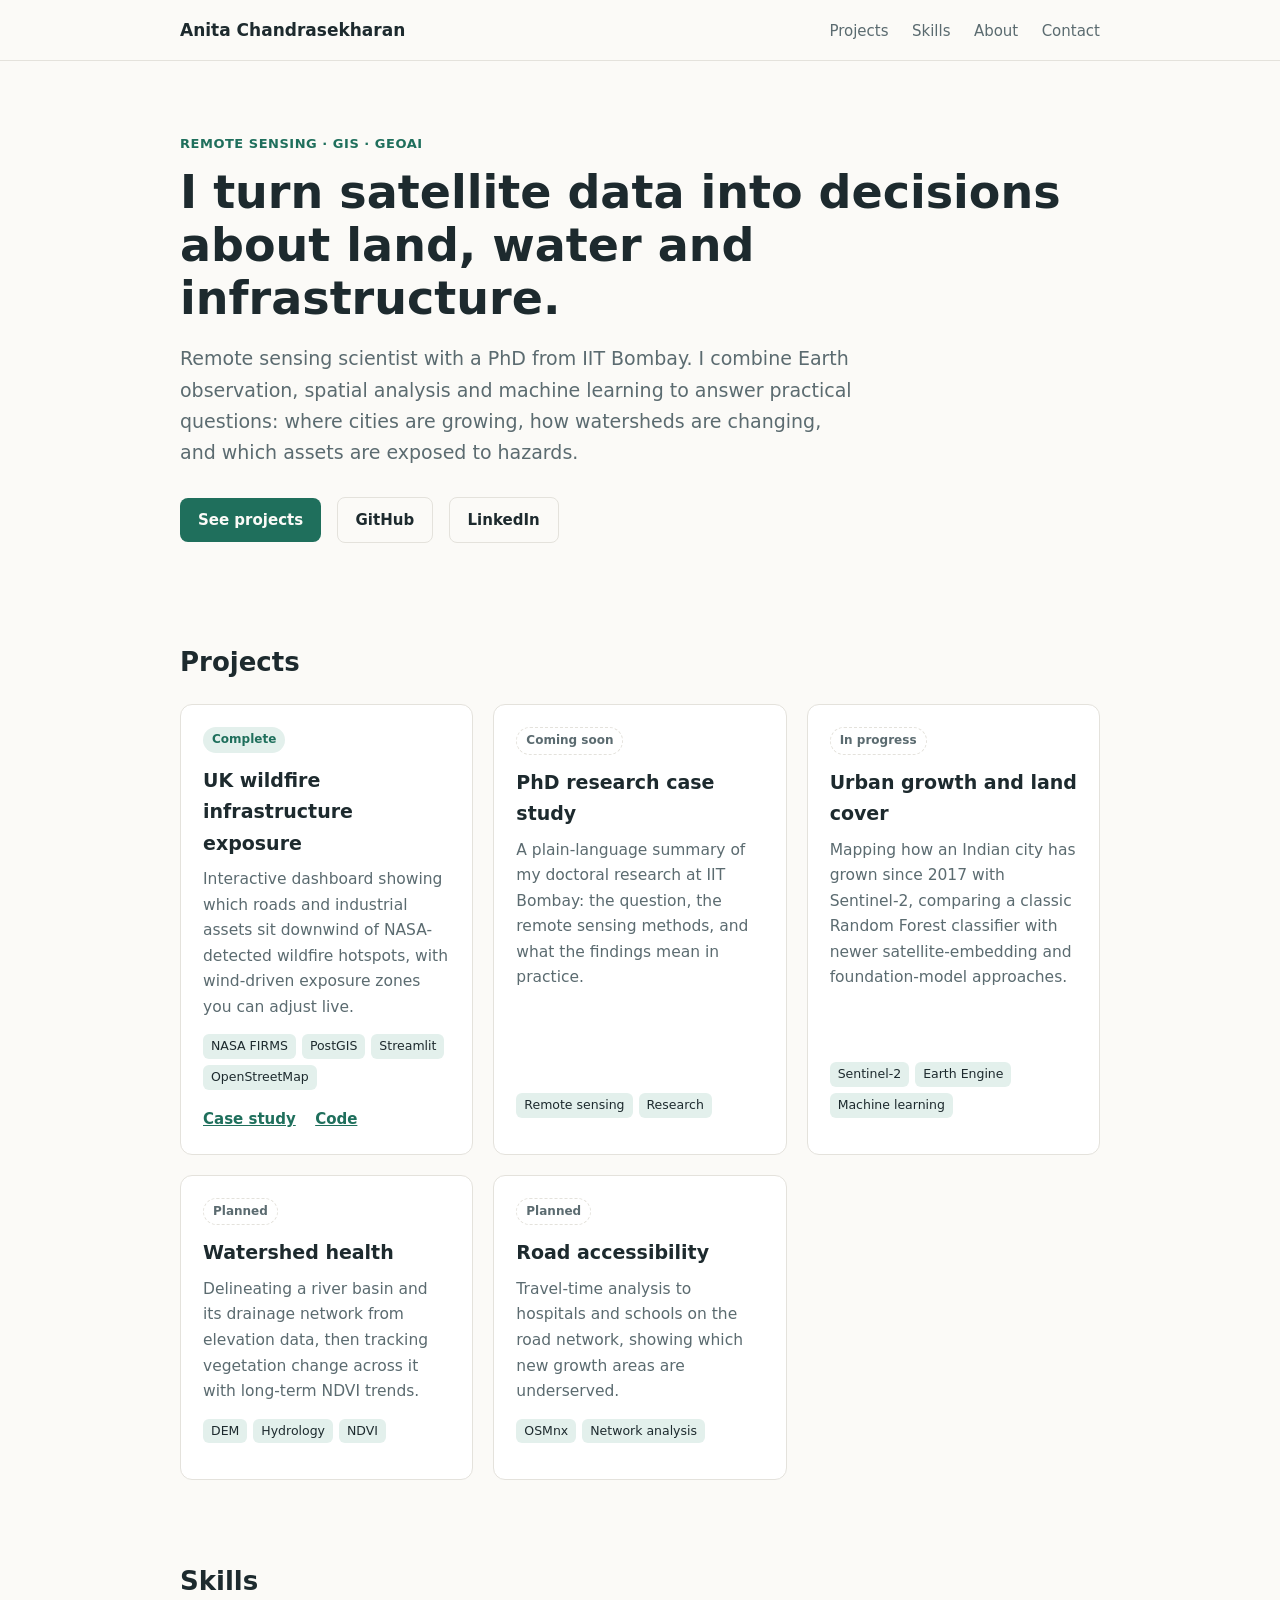
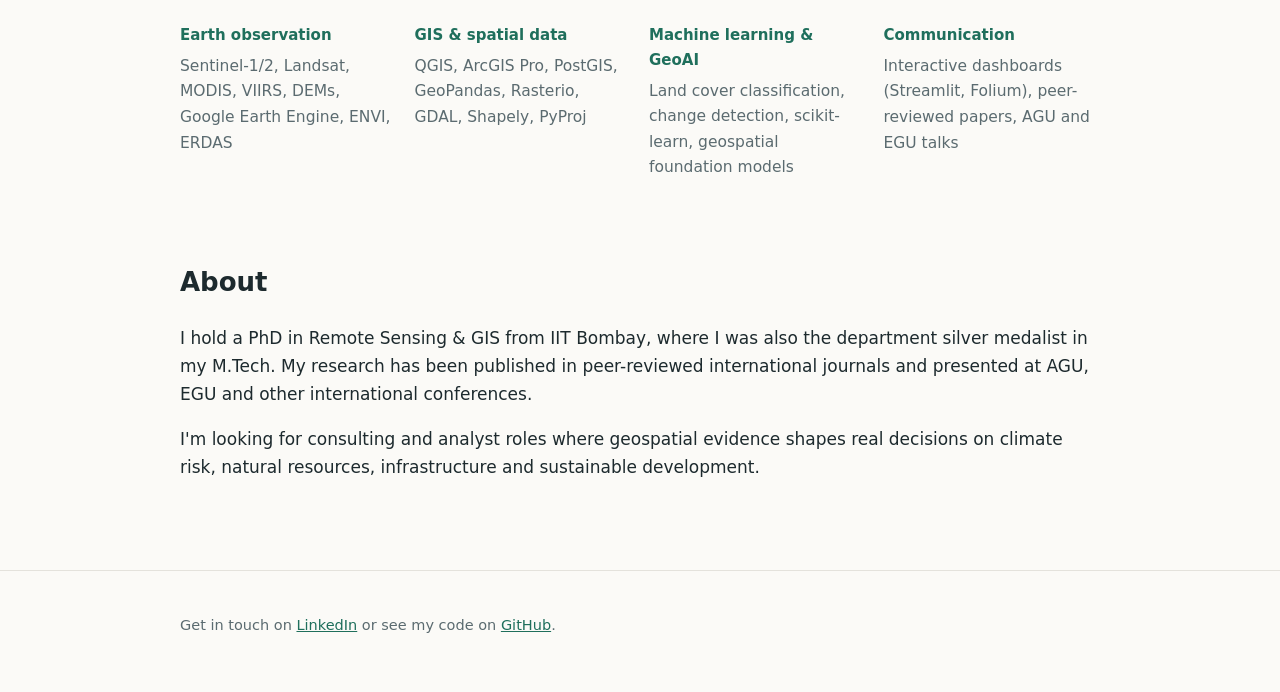
==== index.html @ 3256e4f2 "Add portfolio site with wildfire case study and template Plain HTML/CSS site for GitHub Pages: home " ====
<!doctype html>
<html lang="en">
<head>
  <meta charset="utf-8">
  <meta name="viewport" content="width=device-width, initial-scale=1">
  <title>Anita Chandrasekharan · Remote Sensing &amp; GeoAI</title>
  <meta name="description" content="Portfolio of Dr. Anita Chandrasekharan: remote sensing, GIS, machine learning and GeoAI for environmental and infrastructure decisions.">
  <link rel="stylesheet" href="assets/style.css">
</head>
<body>
  <header class="nav">
    <div class="wrap">
      <a class="brand" href="./">Anita Chandrasekharan</a>
      <nav>
        <a href="#projects">Projects</a>
        <a href="#skills">Skills</a>
        <a href="#about">About</a>
        <a href="#contact">Contact</a>
      </nav>
    </div>
  </header>

  <main>
    <div class="wrap hero">
      <p class="eyebrow">Remote sensing · GIS · GeoAI</p>
      <h1>I turn satellite data into decisions about land, water and infrastructure.</h1>
      <p class="lead">Remote sensing scientist with a PhD from IIT Bombay. I combine Earth observation, spatial analysis and machine learning to answer practical questions: where cities are growing, how watersheds are changing, and which assets are exposed to hazards.</p>
      <a class="btn primary" href="#projects">See projects</a>
      <a class="btn ghost" href="https://github.com/anita-chandrasekharan">GitHub</a>
      <a class="btn ghost" href="https://www.linkedin.com/in/anita-chandrasekharan/">LinkedIn</a>
    </div>

    <section id="projects">
      <div class="wrap">
        <h2>Projects</h2>
        <div class="grid">

          <article class="card">
            <span class="status">Complete</span>
            <h3>UK wildfire infrastructure exposure</h3>
            <p>Interactive dashboard showing which roads and industrial assets sit downwind of NASA-detected wildfire hotspots, with wind-driven exposure zones you can adjust live.</p>
            <ul class="tags"><li>NASA FIRMS</li><li>PostGIS</li><li>Streamlit</li><li>OpenStreetMap</li></ul>
            <div class="links">
              <a href="projects/wildfire.html">Case study</a>
              <a href="https://github.com/anita-chandrasekharan/geoai-wildfire-dashboard">Code</a>
            </div>
          </article>

          <article class="card">
            <span class="status planned">Coming soon</span>
            <h3>PhD research case study</h3>
            <p>A plain-language summary of my doctoral research at IIT Bombay: the question, the remote sensing methods, and what the findings mean in practice.</p>
            <ul class="tags"><li>Remote sensing</li><li>Research</li></ul>
          </article>

          <article class="card">
            <span class="status planned">In progress</span>
            <h3>Urban growth and land cover</h3>
            <p>Mapping how an Indian city has grown since 2017 with Sentinel-2, comparing a classic Random Forest classifier with newer satellite-embedding and foundation-model approaches.</p>
            <ul class="tags"><li>Sentinel-2</li><li>Earth Engine</li><li>Machine learning</li></ul>
          </article>

          <article class="card">
            <span class="status planned">Planned</span>
            <h3>Watershed health</h3>
            <p>Delineating a river basin and its drainage network from elevation data, then tracking vegetation change across it with long-term NDVI trends.</p>
            <ul class="tags"><li>DEM</li><li>Hydrology</li><li>NDVI</li></ul>
          </article>

          <article class="card">
            <span class="status planned">Planned</span>
            <h3>Road accessibility</h3>
            <p>Travel-time analysis to hospitals and schools on the road network, showing which new growth areas are underserved.</p>
            <ul class="tags"><li>OSMnx</li><li>Network analysis</li></ul>
          </article>

        </div>
      </div>
    </section>

    <section id="skills">
      <div class="wrap">
        <h2>Skills</h2>
        <div class="skills">
          <div><h3>Earth observation</h3><p>Sentinel-1/2, Landsat, MODIS, VIIRS, DEMs, Google Earth Engine, ENVI, ERDAS</p></div>
          <div><h3>GIS &amp; spatial data</h3><p>QGIS, ArcGIS Pro, PostGIS, GeoPandas, Rasterio, GDAL, Shapely, PyProj</p></div>
          <div><h3>Machine learning &amp; GeoAI</h3><p>Land cover classification, change detection, scikit-learn, geospatial foundation models</p></div>
          <div><h3>Communication</h3><p>Interactive dashboards (Streamlit, Folium), peer-reviewed papers, AGU and EGU talks</p></div>
        </div>
      </div>
    </section>

    <section id="about">
      <div class="wrap">
        <h2>About</h2>
        <p>I hold a PhD in Remote Sensing &amp; GIS from IIT Bombay, where I was also the department silver medalist in my M.Tech. My research has been published in peer-reviewed international journals and presented at AGU, EGU and other international conferences.</p>
        <p>I'm looking for consulting and analyst roles where geospatial evidence shapes real decisions on climate risk, natural resources, infrastructure and sustainable development.</p>
      </div>
    </section>
  </main>

  <footer id="contact">
    <div class="wrap">
      <p>Get in touch on <a href="https://www.linkedin.com/in/anita-chandrasekharan/">LinkedIn</a> or see my code on <a href="https://github.com/anita-chandrasekharan">GitHub</a>.</p>
    </div>
  </footer>
</body>
</html>
---- assets/style.css ----
:root {
  --bg: #fbfaf7;
  --surface: #ffffff;
  --text: #1d2a2e;
  --muted: #5b6b70;
  --accent: #1f6f5c;
  --accent-soft: #e3f0ec;
  --border: #e4e2dc;
  --maxw: 960px;
}
@media (prefers-color-scheme: dark) {
  :root {
    --bg: #11181a;
    --surface: #182225;
    --text: #e6eceb;
    --muted: #9fb0b2;
    --accent: #6cc4a8;
    --accent-soft: #1e3330;
    --border: #2a383b;
  }
}
* { box-sizing: border-box; }
html { scroll-behavior: smooth; }
body {
  margin: 0;
  font-family: "Inter", system-ui, -apple-system, "Segoe UI", sans-serif;
  background: var(--bg);
  color: var(--text);
  line-height: 1.65;
  font-size: 17px;
}
a { color: var(--accent); }
.wrap { max-width: var(--maxw); margin: 0 auto; padding: 0 20px; }

header.nav { border-bottom: 1px solid var(--border); }
header.nav .wrap { display: flex; justify-content: space-between; align-items: center; padding-top: 16px; padding-bottom: 16px; flex-wrap: wrap; gap: 8px; }
header.nav .brand { font-weight: 700; text-decoration: none; color: var(--text); }
header.nav nav a { margin-left: 18px; text-decoration: none; color: var(--muted); font-size: 15px; }
header.nav nav a:hover { color: var(--accent); }

.hero { padding-top: 72px; padding-bottom: 48px; }
.hero .eyebrow { color: var(--accent); font-weight: 600; letter-spacing: .04em; text-transform: uppercase; font-size: 13px; margin: 0 0 12px; }
.hero h1 { font-size: clamp(30px, 5vw, 46px); line-height: 1.15; margin: 0 0 18px; }
.hero p.lead { font-size: 19px; color: var(--muted); max-width: 680px; margin: 0 0 28px; }
.btn { display: inline-block; padding: 10px 18px; border-radius: 8px; text-decoration: none; font-weight: 600; font-size: 15px; margin: 0 10px 10px 0; }
.btn.primary { background: var(--accent); color: var(--bg); }
.btn.ghost { border: 1px solid var(--border); color: var(--text); }

section { padding: 40px 0; }
section h2 { font-size: 26px; margin: 0 0 20px; }

.grid { display: grid; grid-template-columns: repeat(auto-fit, minmax(270px, 1fr)); gap: 20px; }
.card { background: var(--surface); border: 1px solid var(--border); border-radius: 12px; padding: 22px; display: flex; flex-direction: column; }
.card h3 { margin: 0 0 8px; font-size: 19px; }
.card p { margin: 0 0 14px; color: var(--muted); font-size: 15.5px; flex: 1; }
.card .links a { font-size: 15px; margin-right: 14px; font-weight: 600; }
.status { align-self: flex-start; font-size: 12px; font-weight: 600; padding: 3px 9px; border-radius: 999px; background: var(--accent-soft); color: var(--accent); margin-bottom: 12px; }
.status.planned { background: transparent; border: 1px dashed var(--border); color: var(--muted); }
.tags { display: flex; flex-wrap: wrap; gap: 6px; margin: 0 0 14px; padding: 0; list-style: none; }
.tags li { font-size: 12.5px; padding: 2px 8px; border-radius: 6px; background: var(--accent-soft); color: var(--text); }

.skills { display: grid; grid-template-columns: repeat(auto-fit, minmax(210px, 1fr)); gap: 18px; }
.skills h3 { font-size: 15px; margin: 0 0 6px; color: var(--accent); }
.skills p { margin: 0; color: var(--muted); font-size: 15.5px; }

/* Case study pages */
.case { padding-top: 48px; padding-bottom: 48px; }
.case h1 { font-size: clamp(28px, 4.5vw, 40px); line-height: 1.2; margin: 0 0 12px; }
.case .summary { font-size: 19px; color: var(--muted); margin: 0 0 24px; }
.case h2 { font-size: 22px; margin: 36px 0 10px; }
.case .facts { display: grid; grid-template-columns: repeat(auto-fit, minmax(180px, 1fr)); gap: 14px; background: var(--surface); border: 1px solid var(--border); border-radius: 12px; padding: 18px; margin: 0 0 12px; }
.case .facts div span { display: block; font-size: 12.5px; text-transform: uppercase; letter-spacing: .04em; color: var(--muted); }
.case img { max-width: 100%; border-radius: 10px; border: 1px solid var(--border); }
.callout { background: var(--accent-soft); border-radius: 10px; padding: 16px 20px; }

footer { border-top: 1px solid var(--border); padding: 28px 0 40px; color: var(--muted); font-size: 14.5px; margin-top: 32px; }
@media (max-width: 560px) {
  header.nav nav a { margin: 0 14px 0 0; }
  .hero { padding-top: 48px; padding-bottom: 32px; }
}
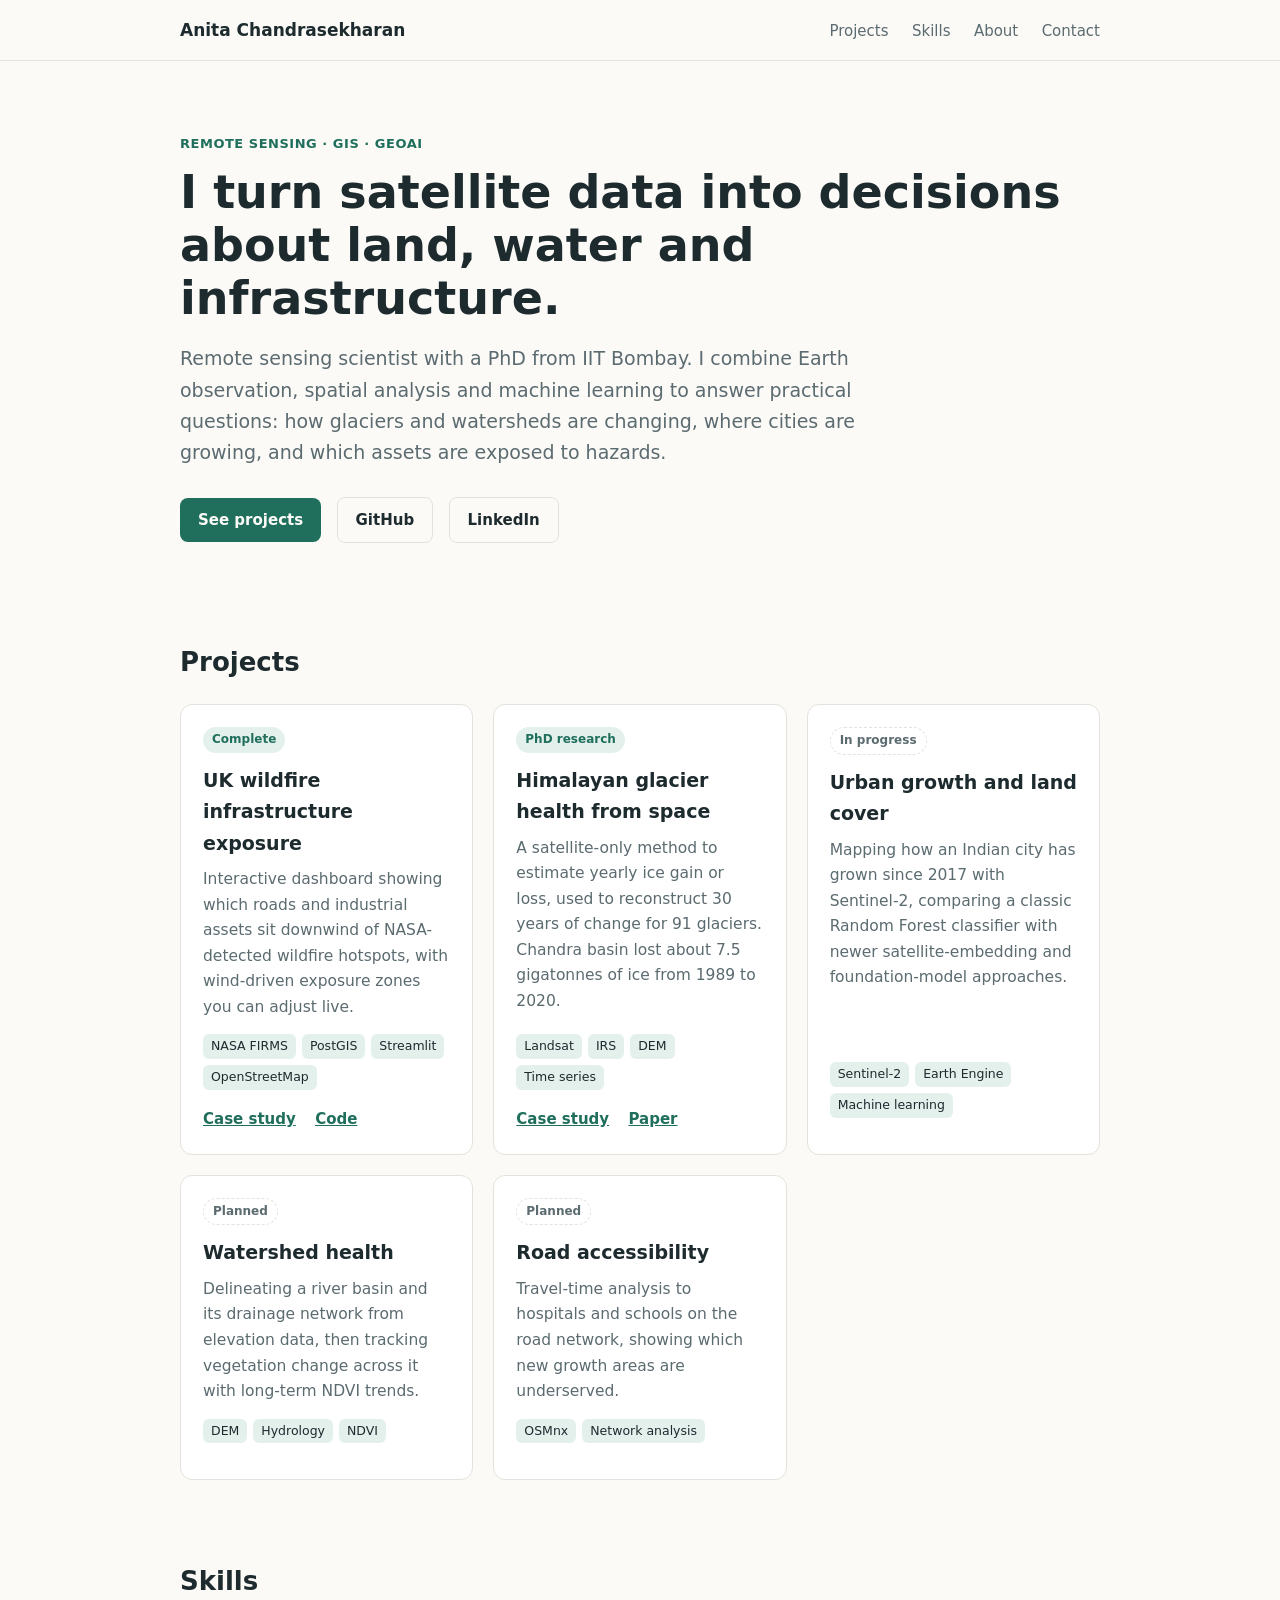
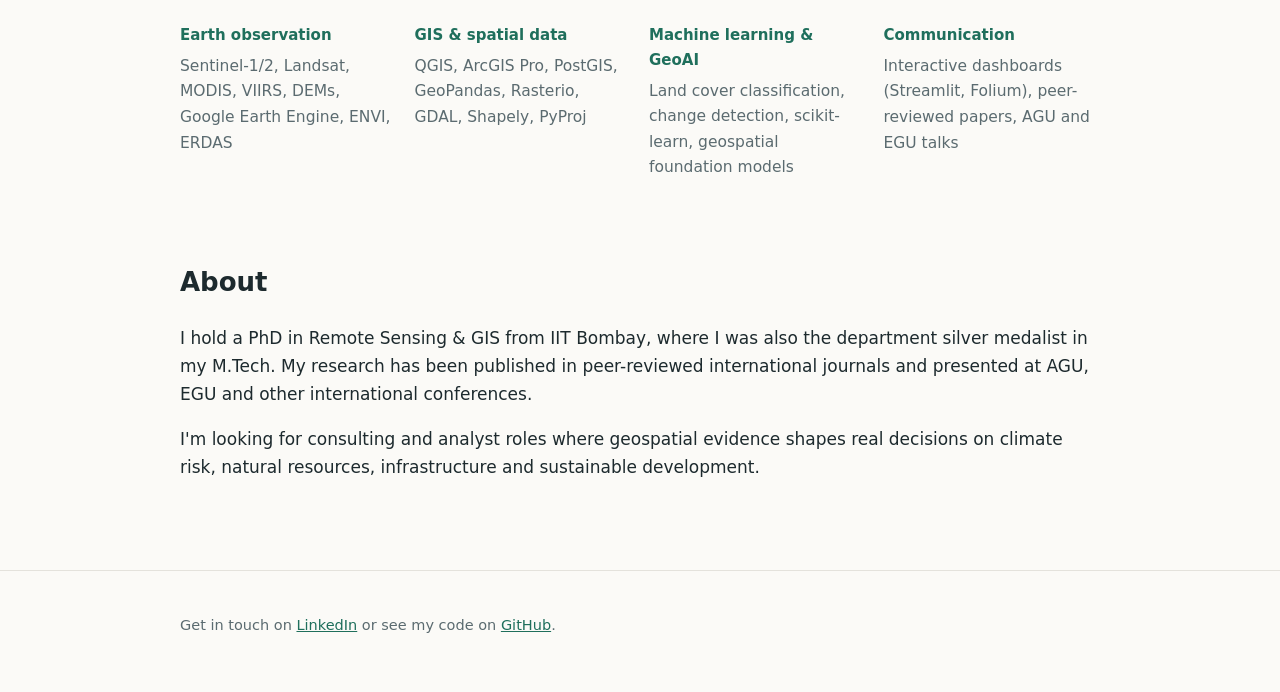
==== commit 4abb730f: "Add PhD glacier mass balance case study Plain-language case study of the thesis on satellite-based a" ====
--- a/index.html
+++ b/index.html
@@ -24,7 +24,7 @@
     <div class="wrap hero">
       <p class="eyebrow">Remote sensing · GIS · GeoAI</p>
       <h1>I turn satellite data into decisions about land, water and infrastructure.</h1>
-      <p class="lead">Remote sensing scientist with a PhD from IIT Bombay. I combine Earth observation, spatial analysis and machine learning to answer practical questions: where cities are growing, how watersheds are changing, and which assets are exposed to hazards.</p>
+      <p class="lead">Remote sensing scientist with a PhD from IIT Bombay. I combine Earth observation, spatial analysis and machine learning to answer practical questions: how glaciers and watersheds are changing, where cities are growing, and which assets are exposed to hazards.</p>
       <a class="btn primary" href="#projects">See projects</a>
       <a class="btn ghost" href="https://github.com/anita-chandrasekharan">GitHub</a>
       <a class="btn ghost" href="https://www.linkedin.com/in/anita-chandrasekharan/">LinkedIn</a>
@@ -47,10 +47,14 @@
           </article>
 
           <article class="card">
-            <span class="status planned">Coming soon</span>
-            <h3>PhD research case study</h3>
-            <p>A plain-language summary of my doctoral research at IIT Bombay: the question, the remote sensing methods, and what the findings mean in practice.</p>
-            <ul class="tags"><li>Remote sensing</li><li>Research</li></ul>
+            <span class="status">PhD research</span>
+            <h3>Himalayan glacier health from space</h3>
+            <p>A satellite-only method to estimate yearly ice gain or loss, used to reconstruct 30 years of change for 91 glaciers. Chandra basin lost about 7.5 gigatonnes of ice from 1989 to 2020.</p>
+            <ul class="tags"><li>Landsat</li><li>IRS</li><li>DEM</li><li>Time series</li></ul>
+            <div class="links">
+              <a href="projects/glacier-mass-balance.html">Case study</a>
+              <a href="https://doi.org/10.1080/01431161.2018.1506182">Paper</a>
+            </div>
           </article>
 
           <article class="card">
